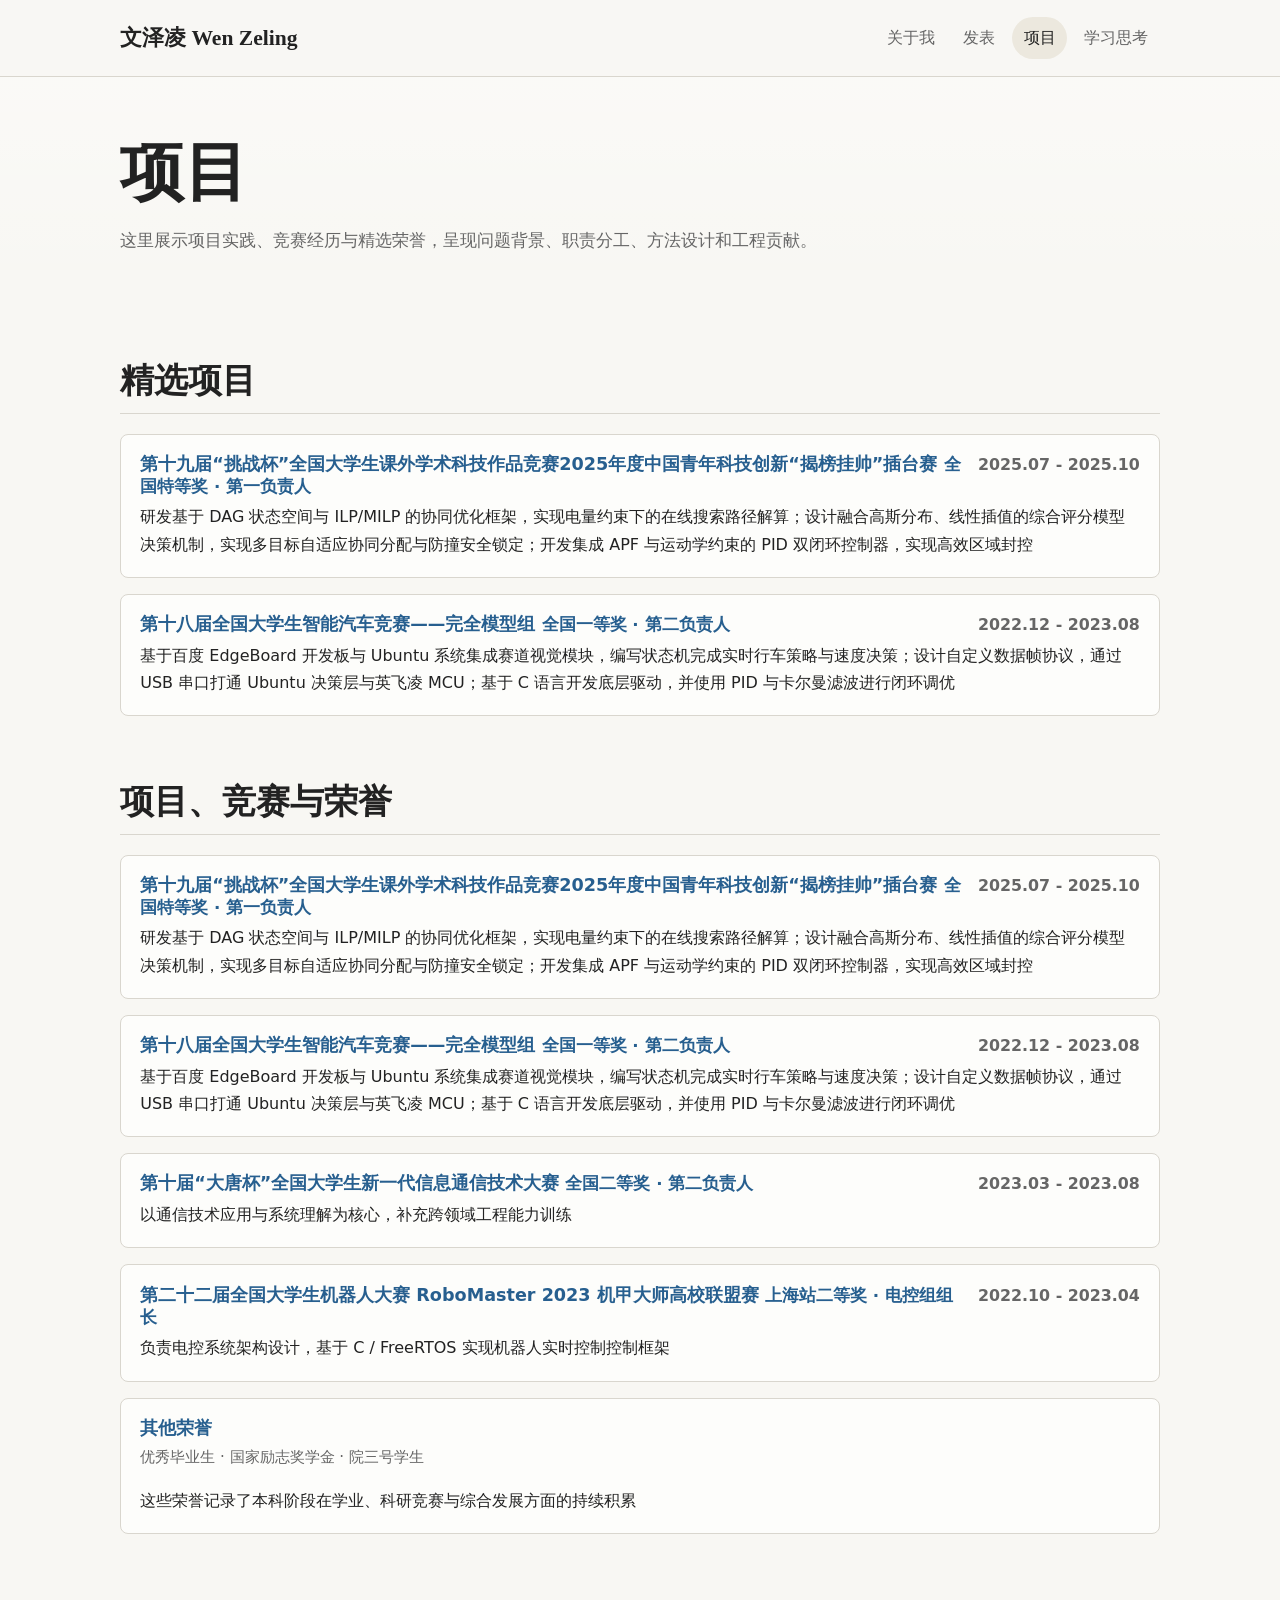
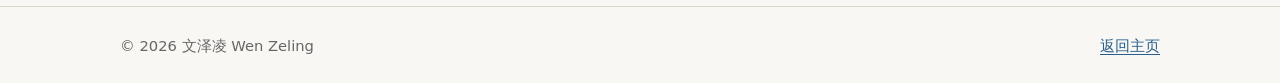
==== projects.html @ 16323770 "新增论文，小修改" ====
<!doctype html>
<html lang="zh-CN">
  <head>
    <meta charset="utf-8">
    <meta name="viewport" content="width=device-width, initial-scale=1">
    <meta name="description" content="文泽凌 Wen Zeling 的项目经历、竞赛经历与荣誉。">
    <title>文泽凌 Wen Zeling | 项目</title>
    <link rel="stylesheet" href="assets/css/styles.css">
  </head>
  <body>
    <header class="site-header">
      <div class="container header-inner">
        <a class="site-brand" href="index.html">文泽凌 Wen Zeling</a>
        <nav class="site-nav" aria-label="主导航">
          <a href="index.html">关于我</a>
          <a href="publications.html">发表</a>
          <a href="projects.html" aria-current="page">项目</a>
          <a href="thoughts.html">学习思考</a>
        </nav>
      </div>
    </header>

    <main class="page-main">
      <div class="container">
        <section class="page-title">
          <h1>项目</h1>
          <p>
            这里展示项目实践、竞赛经历与精选荣誉，呈现问题背景、职责分工、方法设计和工程贡献。
          </p>
        </section>

        <section class="section" aria-labelledby="featured-projects">
          <div class="section-heading">
            <h2 id="featured-projects">精选项目</h2>
          </div>
          <div class="item-list">
            <a class="item item-link" href="#featured-projects">
              <h3 class="title-line">
                <span class="title-main">第十九届“挑战杯”全国大学生课外学术科技作品竞赛2025年度中国青年科技创新“揭榜挂帅”插台赛 <span class="title-meta">全国特等奖 · 第一负责人</span></span>
                <span class="title-date">2025.07 - 2025.10</span>
              </h3>
              <p>
                研发基于 DAG 状态空间与 ILP/MILP 的协同优化框架，实现电量约束下的在线搜索路径解算；设计融合高斯分布、线性插值的综合评分模型决策机制，实现多目标自适应协同分配与防撞安全锁定；开发集成 APF 与运动学约束的 PID 双闭环控制器，实现高效区域封控
              </p>
              <!-- <div class="tag-row">
                <span class="tag">ILP/MILP</span>
                <span class="tag">Multi-Agent Planning</span>
                <span class="tag">PID Control</span>
              </div> -->
            </a>

            <a class="item item-link" href="https://www.bilibili.com/video/BV1ep421R7LV/?spm_id_from=333.1387.homepage.video_card.click&amp;vd_source=9805319fbcc667bd39b66994068b0d17" target="_blank" rel="noreferrer">
              <h3 class="title-line">
                <span class="title-main">第十八届全国大学生智能汽车竞赛——完全模型组 <span class="title-meta">全国一等奖 · 第二负责人</span></span>
                <span class="title-date">2022.12 - 2023.08</span>
              </h3>
              <p>
                基于百度 EdgeBoard 开发板与 Ubuntu 系统集成赛道视觉模块，编写状态机完成实时行车策略与速度决策；设计自定义数据帧协议，通过 USB 串口打通 Ubuntu 决策层与英飞凌 MCU；基于 C 语言开发底层驱动，并使用 PID 与卡尔曼滤波进行闭环调优
              </p>
              <!-- <div class="tag-row">
                <span class="tag">Computer Vision</span>
                <span class="tag">Embedded Systems</span>
                <span class="tag">Control</span>
              </div> -->
            </a>
          </div>
        </section>

        <section class="section" aria-labelledby="honors">
          <div class="section-heading">
            <h2 id="honors">项目、竞赛与荣誉</h2>
          </div>
          <div class="item-list">

            <a class="item item-link" href="#featured-projects">
              <h3 class="title-line">
                <span class="title-main">第十九届“挑战杯”全国大学生课外学术科技作品竞赛2025年度中国青年科技创新“揭榜挂帅”插台赛 <span class="title-meta">全国特等奖 · 第一负责人</span></span>
                <span class="title-date">2025.07 - 2025.10</span>
              </h3>
              <p>
                研发基于 DAG 状态空间与 ILP/MILP 的协同优化框架，实现电量约束下的在线搜索路径解算；设计融合高斯分布、线性插值的综合评分模型决策机制，实现多目标自适应协同分配与防撞安全锁定；开发集成 APF 与运动学约束的 PID 双闭环控制器，实现高效区域封控
              </p>
              <!-- <div class="tag-row">
                <span class="tag">ILP/MILP</span>
                <span class="tag">Multi-Agent Planning</span>
                <span class="tag">PID Control</span>
              </div> -->
            </a>

            <a class="item item-link" href="https://www.bilibili.com/video/BV1ep421R7LV/?spm_id_from=333.1387.homepage.video_card.click&amp;vd_source=9805319fbcc667bd39b66994068b0d17" target="_blank" rel="noreferrer">
              <h3 class="title-line">
                <span class="title-main">第十八届全国大学生智能汽车竞赛——完全模型组 <span class="title-meta">全国一等奖 · 第二负责人</span></span>
                <span class="title-date">2022.12 - 2023.08</span>
              </h3>
              <p>
                基于百度 EdgeBoard 开发板与 Ubuntu 系统集成赛道视觉模块，编写状态机完成实时行车策略与速度决策；设计自定义数据帧协议，通过 USB 串口打通 Ubuntu 决策层与英飞凌 MCU；基于 C 语言开发底层驱动，并使用 PID 与卡尔曼滤波进行闭环调优
              </p>
              <!-- <div class="tag-row">
                <span class="tag">Computer Vision</span>
                <span class="tag">Embedded Systems</span>
                <span class="tag">Control</span>
              </div> -->
            </a>

            <a class="item item-link" href="#honors">
              <h3 class="title-line">
                <span class="title-main">第十届“大唐杯”全国大学生新一代信息通信技术大赛 <span class="title-meta">全国二等奖 · 第二负责人</span></span>
                <span class="title-date">2023.03 - 2023.08</span>
              </h3>
              <p>
                以通信技术应用与系统理解为核心，补充跨领域工程能力训练
              </p>
            </a>

            <a class="item item-link" href="https://www.bilibili.com/video/BV1G44y1F79G/?spm_id_from=333.1387.homepage.video_card.click&amp;vd_source=9805319fbcc667bd39b66994068b0d17" target="_blank" rel="noreferrer">
              <h3 class="title-line">
                <span class="title-main">第二十二届全国大学生机器人大赛 RoboMaster 2023 机甲大师高校联盟赛 <span class="title-meta">上海站二等奖 · 电控组组长</span></span>
                <span class="title-date">2022.10 - 2023.04</span>
              </h3>
              <p>
                负责电控系统架构设计，基于 C / FreeRTOS 实现机器人实时控制控制框架
              </p>
            </a>

            <a class="item item-link" href="#honors">
              <h3>其他荣誉</h3>
              <p class="meta">优秀毕业生 · 国家励志奖学金 · 院三号学生</p>
              <p>
                这些荣誉记录了本科阶段在学业、科研竞赛与综合发展方面的持续积累
              </p>
            </a>

          </div>
        </section>
      </div>
    </main>

    <footer class="site-footer">
      <div class="container footer-inner">
        <span>© 2026 文泽凌 Wen Zeling</span>
        <span><a href="index.html">返回主页</a></span>
      </div>
    </footer>
  </body>
</html>
---- assets/css/styles.css ----
/* 1. CSS variables / design tokens */
:root {
  --color-bg: #f8f7f3;
  --color-surface: #ffffff;
  --color-text: #222222;
  --color-muted: #666666;
  --color-accent: #275f8f;
  --color-accent-dark: #1f4b70;
  --color-border: #d9d6ce;
  --color-soft: #ece8de;

  --font-main: system-ui, -apple-system, BlinkMacSystemFont, "Segoe UI", sans-serif;
  --font-serif: Georgia, "Times New Roman", serif;

  --max-width: 1040px;
  --space-section: 4rem;
  --radius: 8px;
  --shadow-soft: 0 18px 45px rgba(40, 39, 35, 0.08);
}

/* 2. Reset and base elements */
* {
  box-sizing: border-box;
}

html {
  scroll-behavior: smooth;
}

body {
  margin: 0;
  background:
    linear-gradient(180deg, rgba(255, 255, 255, 0.48), rgba(255, 255, 255, 0) 18rem),
    var(--color-bg);
  color: var(--color-text);
  font-family: var(--font-main);
  font-size: 16px;
  line-height: 1.7;
  overflow-x: hidden;
}

img {
  display: block;
  max-width: 100%;
}

a {
  color: var(--color-accent);
  text-decoration-thickness: 0.08em;
  text-underline-offset: 0.18em;
}

a:hover {
  color: var(--color-accent-dark);
}

p {
  margin: 0 0 1rem;
  overflow-wrap: anywhere;
}

h1,
h2,
h3 {
  margin: 0;
  line-height: 1.25;
}

h1,
h2 {
  font-family: var(--font-serif);
  font-weight: 600;
}

ul {
  margin: 0;
  padding-left: 1.2rem;
}

/* 3. Layout utilities */
.container {
  width: min(100% - 2rem, var(--max-width));
  margin: 0 auto;
}

.page-main {
  padding: 3.5rem 0 4.5rem;
}

.page-title {
  max-width: 760px;
  margin-bottom: 2.5rem;
}

.page-title h1 {
  margin-bottom: 0.8rem;
  font-size: clamp(2rem, 5vw, 4rem);
}

.page-title p {
  color: var(--color-muted);
  font-size: 1.08rem;
}

.section {
  padding-top: var(--space-section);
}

.section:first-child {
  padding-top: 0;
}

.section-heading {
  display: flex;
  align-items: baseline;
  justify-content: space-between;
  gap: 1rem;
  margin-bottom: 1.25rem;
  border-bottom: 1px solid var(--color-border);
  padding-bottom: 0.65rem;
}

.section-heading h2 {
  font-size: clamp(1.45rem, 3vw, 2.15rem);
}

.section-heading a {
  flex: 0 0 auto;
  font-size: 0.94rem;
}

.split {
  display: grid;
  grid-template-columns: minmax(0, 1.5fr) minmax(260px, 0.75fr);
  gap: 2rem;
  align-items: start;
}

/* 4. Header and navigation */
.site-header {
  border-bottom: 1px solid var(--color-border);
  background: rgba(248, 247, 243, 0.92);
  backdrop-filter: blur(12px);
}

.header-inner {
  display: flex;
  align-items: center;
  justify-content: space-between;
  gap: 1.5rem;
  min-height: 4.75rem;
}

.site-brand {
  color: var(--color-text);
  font-family: var(--font-serif);
  font-size: 1.35rem;
  font-weight: 600;
  text-decoration: none;
}

.site-nav {
  display: flex;
  flex-wrap: wrap;
  justify-content: flex-end;
  gap: 0.35rem;
}

.site-nav a {
  border-radius: 999px;
  color: var(--color-muted);
  padding: 0.45rem 0.72rem;
  text-decoration: none;
}

.site-nav a:hover,
.site-nav a[aria-current="page"] {
  background: var(--color-soft);
  color: var(--color-text);
}

/* 5. Page sections */
.hero {
  display: grid;
  grid-template-columns: minmax(240px, 0.68fr) minmax(0, 1.32fr);
  gap: 2.25rem;
  align-items: start;
}

.hero > *,
.split > * {
  min-width: 0;
}

.hero h1 {
  margin-bottom: 1rem;
  font-size: clamp(2.4rem, 6vw, 5.2rem);
}

.hero h1 span {
  color: var(--color-muted);
  font-family: var(--font-main);
  font-size: clamp(1.5rem, 3vw, 2.8rem);
  font-weight: 600;
}

.hero-lead {
  max-width: 680px;
  color: var(--color-muted);
  font-size: clamp(1.05rem, 2vw, 1.22rem);
}

.hero-content {
  display: grid;
  gap: 1.1rem;
}

.hero-timeline {
  display: grid;
  gap: 0.45rem;
  margin: 0;
  padding: 0;
  list-style: none;
}

.hero-timeline li {
  display: flex;
  align-items: baseline;
  justify-content: space-between;
  gap: 1rem;
  border-bottom: 1px solid rgba(217, 214, 206, 0.72);
  padding-bottom: 0.45rem;
}

.hero-timeline span {
  color: var(--color-text);
}

.hero-timeline strong {
  flex: 0 0 auto;
  color: var(--color-muted);
  font-size: 0.92rem;
  white-space: nowrap;
}

.profile-card {
  width: 100%;
  max-width: 390px;
  overflow: hidden;
  border: 1px solid var(--color-border);
  border-radius: var(--radius);
  background: var(--color-surface);
  box-shadow: var(--shadow-soft);
}

.profile-card img {
  width: 100%;
  aspect-ratio: 1 / 1;
  object-fit: cover;
  object-position: center;
}

.profile-body {
  padding: 1.1rem;
}

.profile-body h2 {
  margin-bottom: 0.45rem;
}

.profile-body p {
  color: var(--color-muted);
  font-size: 0.95rem;
}

.profile-status {
  border-top: 1px solid var(--color-border);
  margin-top: 1rem;
  padding-top: 1rem;
}

.info-panel {
  border: 1px solid var(--color-border);
  border-radius: var(--radius);
  background: rgba(255, 255, 255, 0.72);
  padding: 1.15rem 1.2rem;
}

.info-panel p {
  color: var(--color-muted);
}

.info-panel p strong {
  color: var(--color-text);
}

.compact-heading {
  margin-bottom: 0.8rem;
  padding-bottom: 0.55rem;
}

.compact-heading h2 {
  font-size: clamp(1.25rem, 2vw, 1.75rem);
}

.contact-list {
  display: flex;
  flex-wrap: wrap;
  gap: 0.6rem;
  margin-top: 0.2rem;
}

/* 6. Reusable components */
.button-link {
  display: inline-flex;
  align-items: center;
  justify-content: center;
  gap: 0.42rem;
  min-height: 2.45rem;
  border: 1px solid var(--color-border);
  border-radius: 999px;
  background: var(--color-surface);
  color: var(--color-text);
  padding: 0.45rem 0.85rem;
  font-size: 0.95rem;
  font-weight: 600;
  text-decoration: none;
}

.button-link:hover {
  border-color: rgba(39, 95, 143, 0.5);
  color: var(--color-accent-dark);
}

.bilibili-mark {
  display: inline-flex;
  align-items: center;
  justify-content: center;
  min-width: 2.2rem;
  height: 1.18rem;
  border: 1.5px solid #00a1d6;
  border-radius: 4px;
  color: #00a1d6;
  font-size: 0.62rem;
  font-weight: 800;
  line-height: 1;
}

.item-list {
  display: grid;
  gap: 1rem;
}

.item {
  border: 1px solid var(--color-border);
  border-radius: var(--radius);
  background: rgba(255, 255, 255, 0.72);
  padding: 1.2rem;
  transition:
    border-color 180ms ease,
    box-shadow 180ms ease,
    transform 180ms ease,
    background-color 180ms ease;
}

.item:hover {
  border-color: rgba(39, 95, 143, 0.48);
  background: var(--color-surface);
  box-shadow: var(--shadow-soft);
  transform: translateY(-2px) scale(1.012);
}

.item-link {
  display: block;
  color: var(--color-text);
  text-decoration: none;
}

.item-link:hover {
  color: var(--color-text);
}

.item-link:focus-visible {
  outline: 3px solid rgba(39, 95, 143, 0.28);
  outline-offset: 3px;
}

.item-link h3 {
  color: var(--color-accent);
}

.item h3 {
  margin-bottom: 0.35rem;
  font-size: 1.1rem;
}

.title-line {
  display: flex;
  align-items: baseline;
  justify-content: space-between;
  gap: 1rem;
}

.title-main {
  min-width: 0;
}

.title-meta {
  color: var(--color-accent);
  font-size: 0.95em;
  font-weight: 700;
}

.title-date {
  flex: 0 0 auto;
  margin-left: auto;
  color: var(--color-muted);
  font-family: var(--font-main);
  font-size: 0.9em;
  font-weight: 700;
  white-space: nowrap;
}

.item p:last-child {
  margin-bottom: 0;
}

.meta {
  color: var(--color-muted);
  font-size: 0.94rem;
}

.tag-row {
  display: flex;
  flex-wrap: wrap;
  gap: 0.45rem;
  margin-top: 0.85rem;
}

.tag {
  display: inline-flex;
  align-items: center;
  min-height: 1.85rem;
  border: 1px solid var(--color-border);
  border-radius: 999px;
  background: var(--color-bg);
  color: var(--color-muted);
  padding: 0.18rem 0.62rem;
  font-size: 0.84rem;
}

.note {
  border-left: 3px solid var(--color-accent);
  background: rgba(255, 255, 255, 0.62);
  padding: 1rem 1.1rem;
}

.link-list {
  display: grid;
  gap: 0.55rem;
  padding-left: 0;
  list-style: none;
}

.link-list a {
  font-weight: 600;
}

.paper-list {
  display: grid;
  gap: 1rem;
  counter-reset: paper-counter;
}

.paper-item {
  display: grid;
  grid-template-columns: 2.4rem minmax(0, 1fr);
  gap: 1rem;
  align-items: start;
  border: 1px solid var(--color-border);
  border-radius: var(--radius);
  background: var(--color-surface);
  padding: 1.1rem 1.2rem;
  box-shadow: 0 8px 24px rgba(40, 39, 35, 0.06);
  counter-increment: paper-counter;
  transition:
    border-color 180ms ease,
    box-shadow 180ms ease,
    transform 180ms ease;
}

.paper-item:hover {
  border-color: rgba(39, 95, 143, 0.48);
  box-shadow: var(--shadow-soft);
  transform: translateY(-2px) scale(1.01);
}

.paper-index {
  color: var(--color-accent);
  font-family: var(--font-serif);
  font-size: 1.3rem;
  font-weight: 700;
  line-height: 1.35;
  text-align: right;
}

.paper-index::before {
  content: counter(paper-counter) ".";
}

.paper-content h3 {
  margin-bottom: 0.45rem;
  font-size: clamp(1.05rem, 2vw, 1.28rem);
}

.paper-content h3 a {
  color: var(--color-text);
  text-decoration: none;
}

.paper-content h3 a:hover {
  color: var(--color-accent);
  text-decoration: underline;
  text-underline-offset: 0.18em;
}

.paper-authors {
  color: var(--color-muted);
  font-size: 0.94rem;
  margin-bottom: 0.55rem;
}

.paper-meta {
  color: var(--color-muted);
  font-size: 0.92rem;
}

.journal-badge {
  display: inline-flex;
  align-items: center;
  min-height: 1.65rem;
  border-radius: 999px;
  background: var(--color-accent);
  color: #ffffff;
  margin-right: 0.45rem;
  padding: 0.12rem 0.65rem;
  font-size: 0.82rem;
  font-weight: 700;
  vertical-align: middle;
}

.post-body {
  max-width: 760px;
}

.post-body h2 {
  margin: 2rem 0 0.75rem;
  font-size: 1.45rem;
}

.post-body p {
  color: var(--color-muted);
}

/* 7. Footer */
.site-footer {
  border-top: 1px solid var(--color-border);
  padding: 1.6rem 0;
  color: var(--color-muted);
  font-size: 0.92rem;
}

.footer-inner {
  display: flex;
  flex-wrap: wrap;
  align-items: center;
  justify-content: space-between;
  gap: 0.8rem;
}

/* 8. Responsive rules */
@media (max-width: 760px) {
  :root {
    --space-section: 3rem;
  }

  .header-inner {
    align-items: flex-start;
    flex-direction: column;
    justify-content: center;
    padding: 0.9rem 0;
  }

  .site-nav {
    justify-content: flex-start;
  }

  .site-nav a {
    padding: 0.38rem 0.58rem;
  }

  .page-main {
    padding: 2.4rem 0 3.5rem;
  }

  .hero,
  .split {
    grid-template-columns: 1fr;
  }

  .profile-card {
    max-width: 360px;
  }

  .hero-timeline li {
    align-items: flex-start;
    flex-direction: column;
    gap: 0.1rem;
  }

  .title-line {
    align-items: flex-start;
    flex-direction: column;
    gap: 0.25rem;
  }

  .title-date {
    margin-left: 0;
  }

  .section-heading {
    align-items: flex-start;
    flex-direction: column;
  }

  .paper-item {
    grid-template-columns: 1fr;
  }

  .paper-index {
    text-align: left;
  }
}
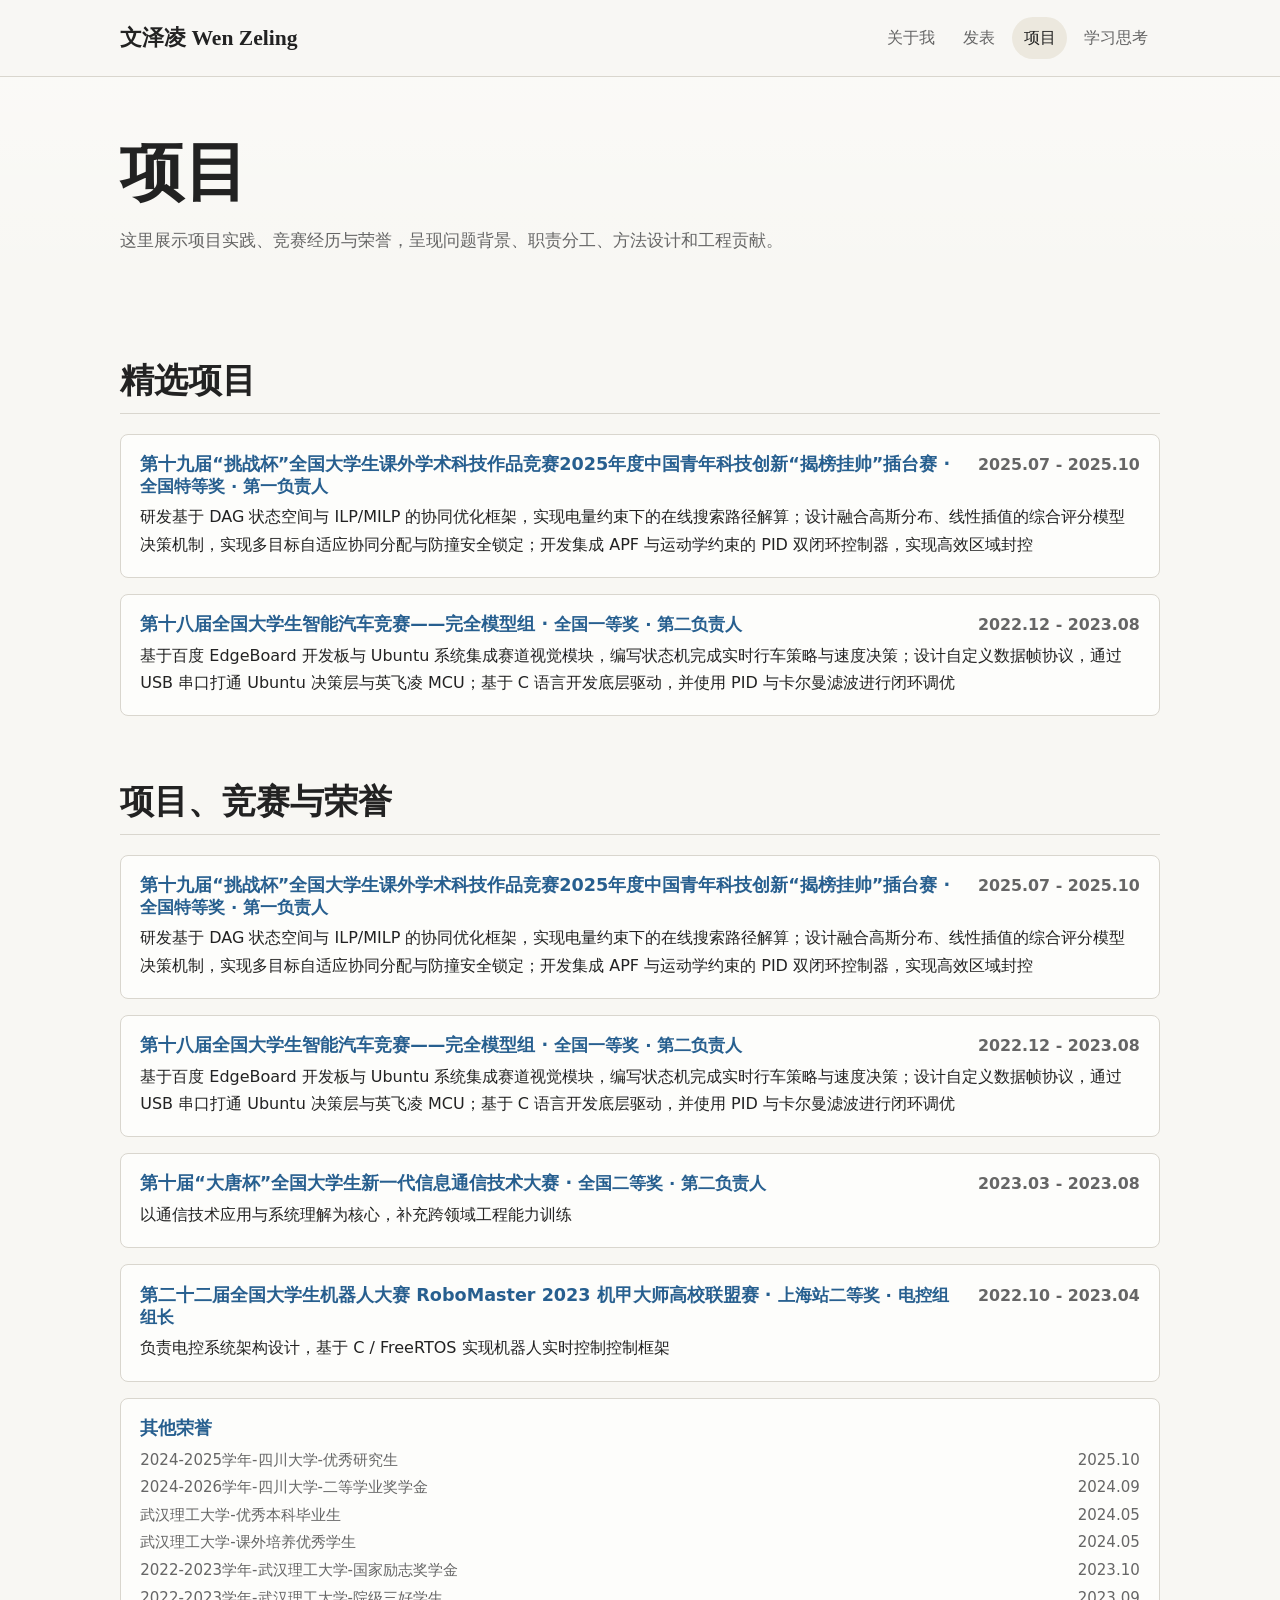
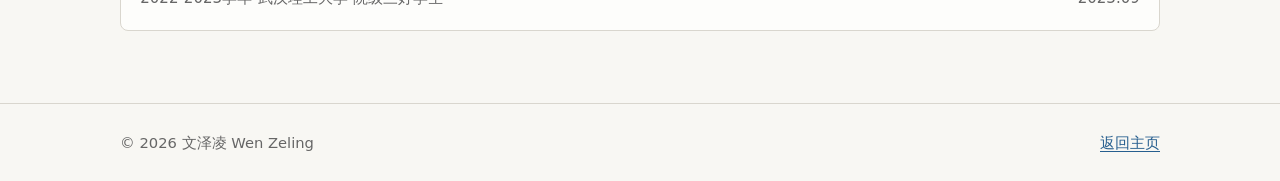
==== commit 97222958: "小更新" ====
--- a/projects.html
+++ b/projects.html
@@ -25,7 +25,7 @@
         <section class="page-title">
           <h1>项目</h1>
           <p>
-            这里展示项目实践、竞赛经历与精选荣誉，呈现问题背景、职责分工、方法设计和工程贡献。
+            这里展示项目实践、竞赛经历与荣誉，呈现问题背景、职责分工、方法设计和工程贡献。
           </p>
         </section>
 
@@ -36,7 +36,7 @@
           <div class="item-list">
             <a class="item item-link" href="#featured-projects">
               <h3 class="title-line">
-                <span class="title-main">第十九届“挑战杯”全国大学生课外学术科技作品竞赛2025年度中国青年科技创新“揭榜挂帅”插台赛 <span class="title-meta">全国特等奖 · 第一负责人</span></span>
+                <span class="title-main">第十九届“挑战杯”全国大学生课外学术科技作品竞赛2025年度中国青年科技创新“揭榜挂帅”插台赛 · <span class="title-meta">全国特等奖 · 第一负责人</span></span>
                 <span class="title-date">2025.07 - 2025.10</span>
               </h3>
               <p>
@@ -51,7 +51,7 @@
 
             <a class="item item-link" href="https://www.bilibili.com/video/BV1ep421R7LV/?spm_id_from=333.1387.homepage.video_card.click&amp;vd_source=9805319fbcc667bd39b66994068b0d17" target="_blank" rel="noreferrer">
               <h3 class="title-line">
-                <span class="title-main">第十八届全国大学生智能汽车竞赛——完全模型组 <span class="title-meta">全国一等奖 · 第二负责人</span></span>
+                <span class="title-main">第十八届全国大学生智能汽车竞赛——完全模型组 · <span class="title-meta">全国一等奖 · 第二负责人</span></span>
                 <span class="title-date">2022.12 - 2023.08</span>
               </h3>
               <p>
@@ -74,7 +74,7 @@
 
             <a class="item item-link" href="#featured-projects">
               <h3 class="title-line">
-                <span class="title-main">第十九届“挑战杯”全国大学生课外学术科技作品竞赛2025年度中国青年科技创新“揭榜挂帅”插台赛 <span class="title-meta">全国特等奖 · 第一负责人</span></span>
+                <span class="title-main">第十九届“挑战杯”全国大学生课外学术科技作品竞赛2025年度中国青年科技创新“揭榜挂帅”插台赛 · <span class="title-meta">全国特等奖 · 第一负责人</span></span>
                 <span class="title-date">2025.07 - 2025.10</span>
               </h3>
               <p>
@@ -89,7 +89,7 @@
 
             <a class="item item-link" href="https://www.bilibili.com/video/BV1ep421R7LV/?spm_id_from=333.1387.homepage.video_card.click&amp;vd_source=9805319fbcc667bd39b66994068b0d17" target="_blank" rel="noreferrer">
               <h3 class="title-line">
-                <span class="title-main">第十八届全国大学生智能汽车竞赛——完全模型组 <span class="title-meta">全国一等奖 · 第二负责人</span></span>
+                <span class="title-main">第十八届全国大学生智能汽车竞赛——完全模型组 · <span class="title-meta">全国一等奖 · 第二负责人</span></span>
                 <span class="title-date">2022.12 - 2023.08</span>
               </h3>
               <p>
@@ -104,7 +104,7 @@
 
             <a class="item item-link" href="#honors">
               <h3 class="title-line">
-                <span class="title-main">第十届“大唐杯”全国大学生新一代信息通信技术大赛 <span class="title-meta">全国二等奖 · 第二负责人</span></span>
+                <span class="title-main">第十届“大唐杯”全国大学生新一代信息通信技术大赛 · <span class="title-meta">全国二等奖 · 第二负责人</span></span>
                 <span class="title-date">2023.03 - 2023.08</span>
               </h3>
               <p>
@@ -114,7 +114,7 @@
 
             <a class="item item-link" href="https://www.bilibili.com/video/BV1G44y1F79G/?spm_id_from=333.1387.homepage.video_card.click&amp;vd_source=9805319fbcc667bd39b66994068b0d17" target="_blank" rel="noreferrer">
               <h3 class="title-line">
-                <span class="title-main">第二十二届全国大学生机器人大赛 RoboMaster 2023 机甲大师高校联盟赛 <span class="title-meta">上海站二等奖 · 电控组组长</span></span>
+                <span class="title-main">第二十二届全国大学生机器人大赛 RoboMaster 2023 机甲大师高校联盟赛 · <span class="title-meta">上海站二等奖 · 电控组组长</span></span>
                 <span class="title-date">2022.10 - 2023.04</span>
               </h3>
               <p>
@@ -124,10 +124,38 @@
 
             <a class="item item-link" href="#honors">
               <h3>其他荣誉</h3>
-              <p class="meta">优秀毕业生 · 国家励志奖学金 · 院三号学生</p>
-              <p>
-                这些荣誉记录了本科阶段在学业、科研竞赛与综合发展方面的持续积累
-              </p>
+              <div style="display: flex; flex-direction: column; gap: 2px; margin-top: 8px;">
+                                
+                <div style="display: flex; justify-content: space-between;">
+                  <span class="meta" style="margin: 0;">2024-2025学年-四川大学-优秀研究生</span>
+                  <span class="meta" style="margin: 0;">2025.10</span>
+                </div>
+
+                <div style="display: flex; justify-content: space-between;">
+                  <span class="meta" style="margin: 0;">2024-2026学年-四川大学-二等学业奖学金</span>
+                  <span class="meta" style="margin: 0;">2024.09</span>
+                </div>
+
+                <div style="display: flex; justify-content: space-between;">
+                  <span class="meta" style="margin: 0;">武汉理工大学-优秀本科毕业生</span>
+                  <span class="meta" style="margin: 0;">2024.05</span>
+                </div>
+
+                <div style="display: flex; justify-content: space-between;">
+                  <span class="meta" style="margin: 0;">武汉理工大学-课外培养优秀学生</span>
+                  <span class="meta" style="margin: 0;">2024.05</span>
+                </div>
+
+                <div style="display: flex; justify-content: space-between;">
+                  <span class="meta" style="margin: 0;">2022-2023学年-武汉理工大学-国家励志奖学金</span>
+                  <span class="meta" style="margin: 0;">2023.10</span>
+                </div>
+
+                <div style="display: flex; justify-content: space-between;">
+                  <span class="meta" style="margin: 0;">2022-2023学年-武汉理工大学-院级三好学生</span>
+                  <span class="meta" style="margin: 0;">2023.09</span>
+                </div>
+              </div>
             </a>
 
           </div>
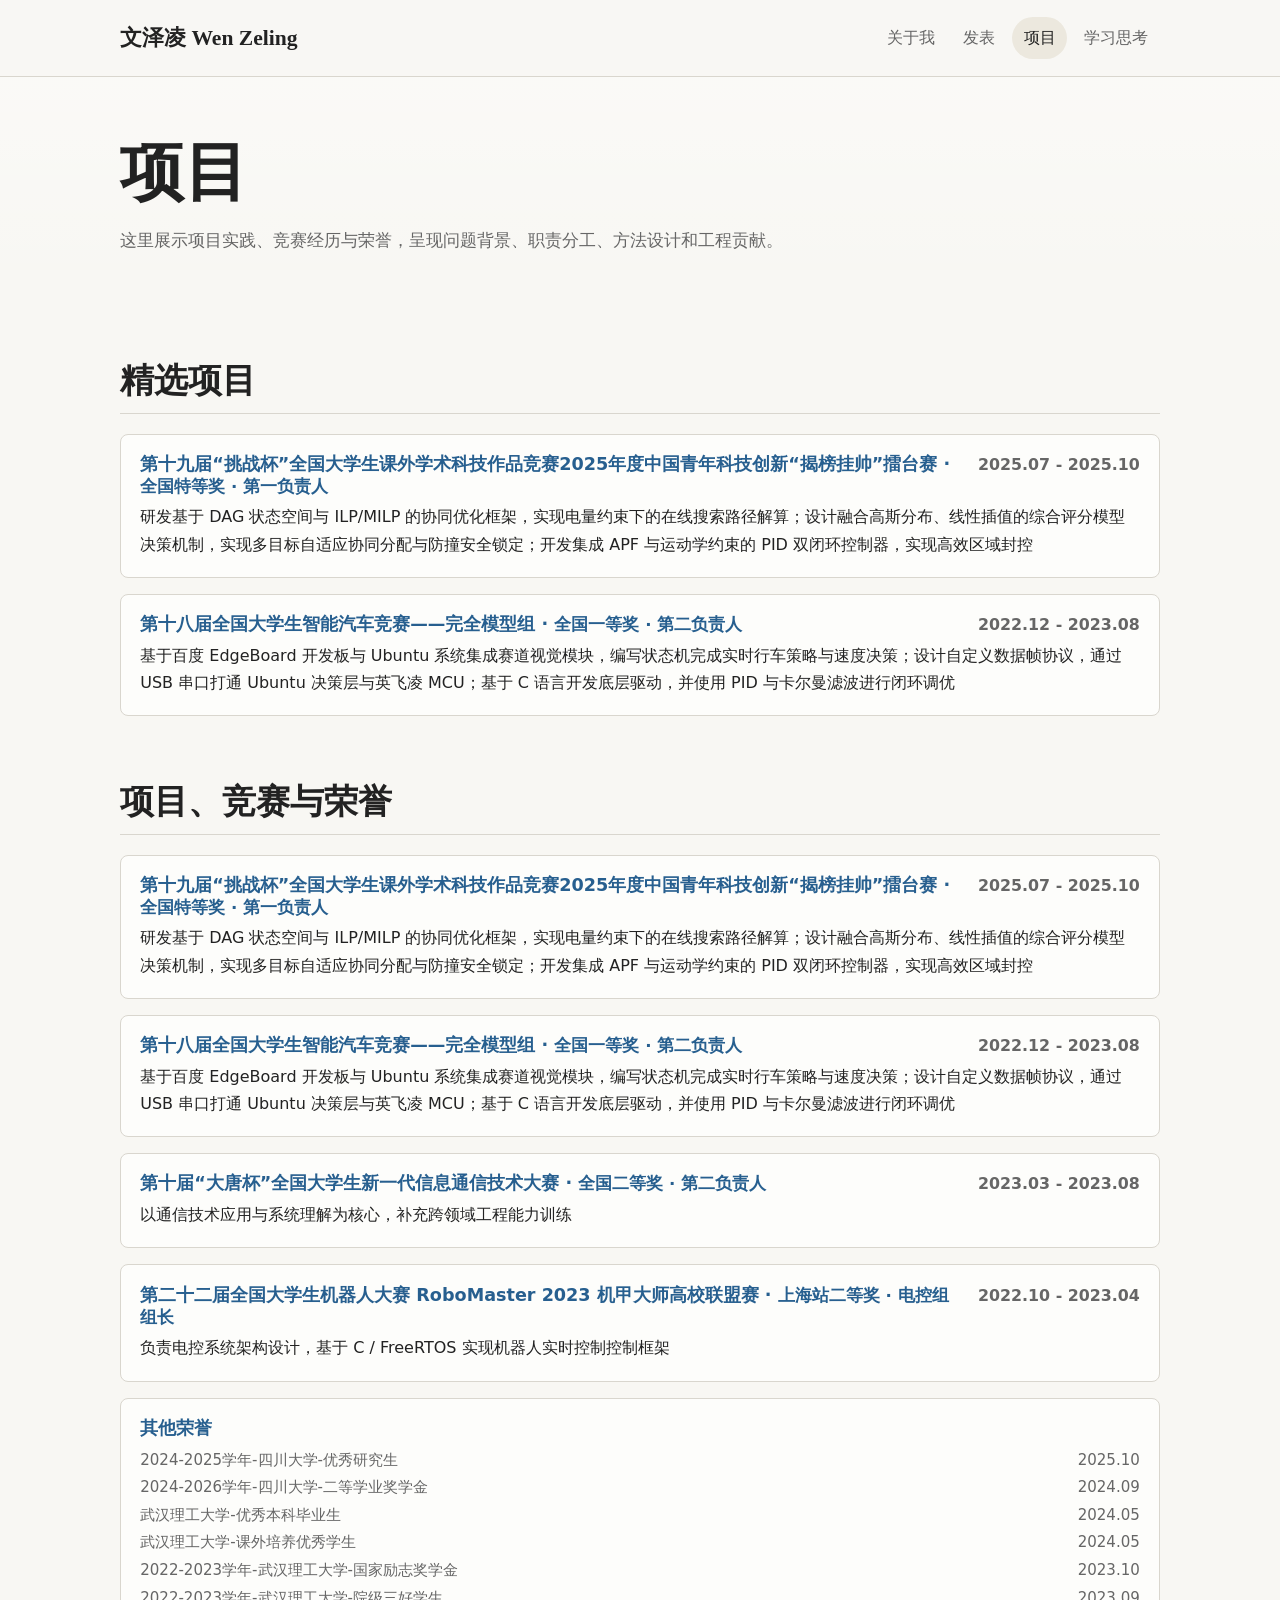
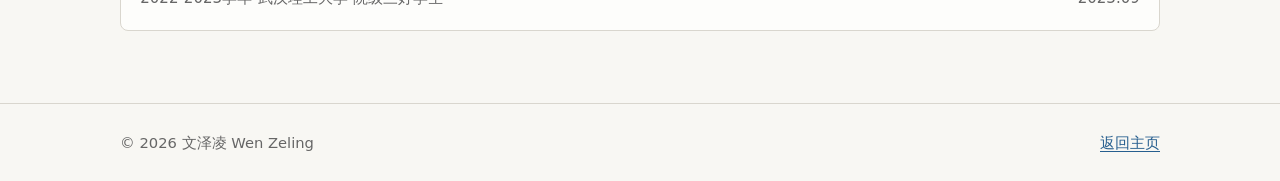
==== commit deef3d9f: "fix" ====
--- a/projects.html
+++ b/projects.html
@@ -34,9 +34,9 @@
             <h2 id="featured-projects">精选项目</h2>
           </div>
           <div class="item-list">
-            <a class="item item-link" href="#featured-projects">
+            <a class="item item-link" href="https://www.bilibili.com/video/BV1cZVu6aExs/?spm_id_from=333.1387.homepage.video_card.click&vd_source=9805319fbcc667bd39b66994068b0d17" target="_blank" rel="noreferrer">
               <h3 class="title-line">
-                <span class="title-main">第十九届“挑战杯”全国大学生课外学术科技作品竞赛2025年度中国青年科技创新“揭榜挂帅”插台赛 · <span class="title-meta">全国特等奖 · 第一负责人</span></span>
+                <span class="title-main">第十九届“挑战杯”全国大学生课外学术科技作品竞赛2025年度中国青年科技创新“揭榜挂帅”擂台赛 · <span class="title-meta">全国特等奖 · 第一负责人</span></span>
                 <span class="title-date">2025.07 - 2025.10</span>
               </h3>
               <p>
@@ -72,9 +72,9 @@
           </div>
           <div class="item-list">
 
-            <a class="item item-link" href="#featured-projects">
+            <a class="item item-link" href="https://www.bilibili.com/video/BV1cZVu6aExs/?spm_id_from=333.1387.homepage.video_card.click&vd_source=9805319fbcc667bd39b66994068b0d17" target="_blank" rel="noreferrer">
               <h3 class="title-line">
-                <span class="title-main">第十九届“挑战杯”全国大学生课外学术科技作品竞赛2025年度中国青年科技创新“揭榜挂帅”插台赛 · <span class="title-meta">全国特等奖 · 第一负责人</span></span>
+                <span class="title-main">第十九届“挑战杯”全国大学生课外学术科技作品竞赛2025年度中国青年科技创新“揭榜挂帅”擂台赛 · <span class="title-meta">全国特等奖 · 第一负责人</span></span>
                 <span class="title-date">2025.07 - 2025.10</span>
               </h3>
               <p>
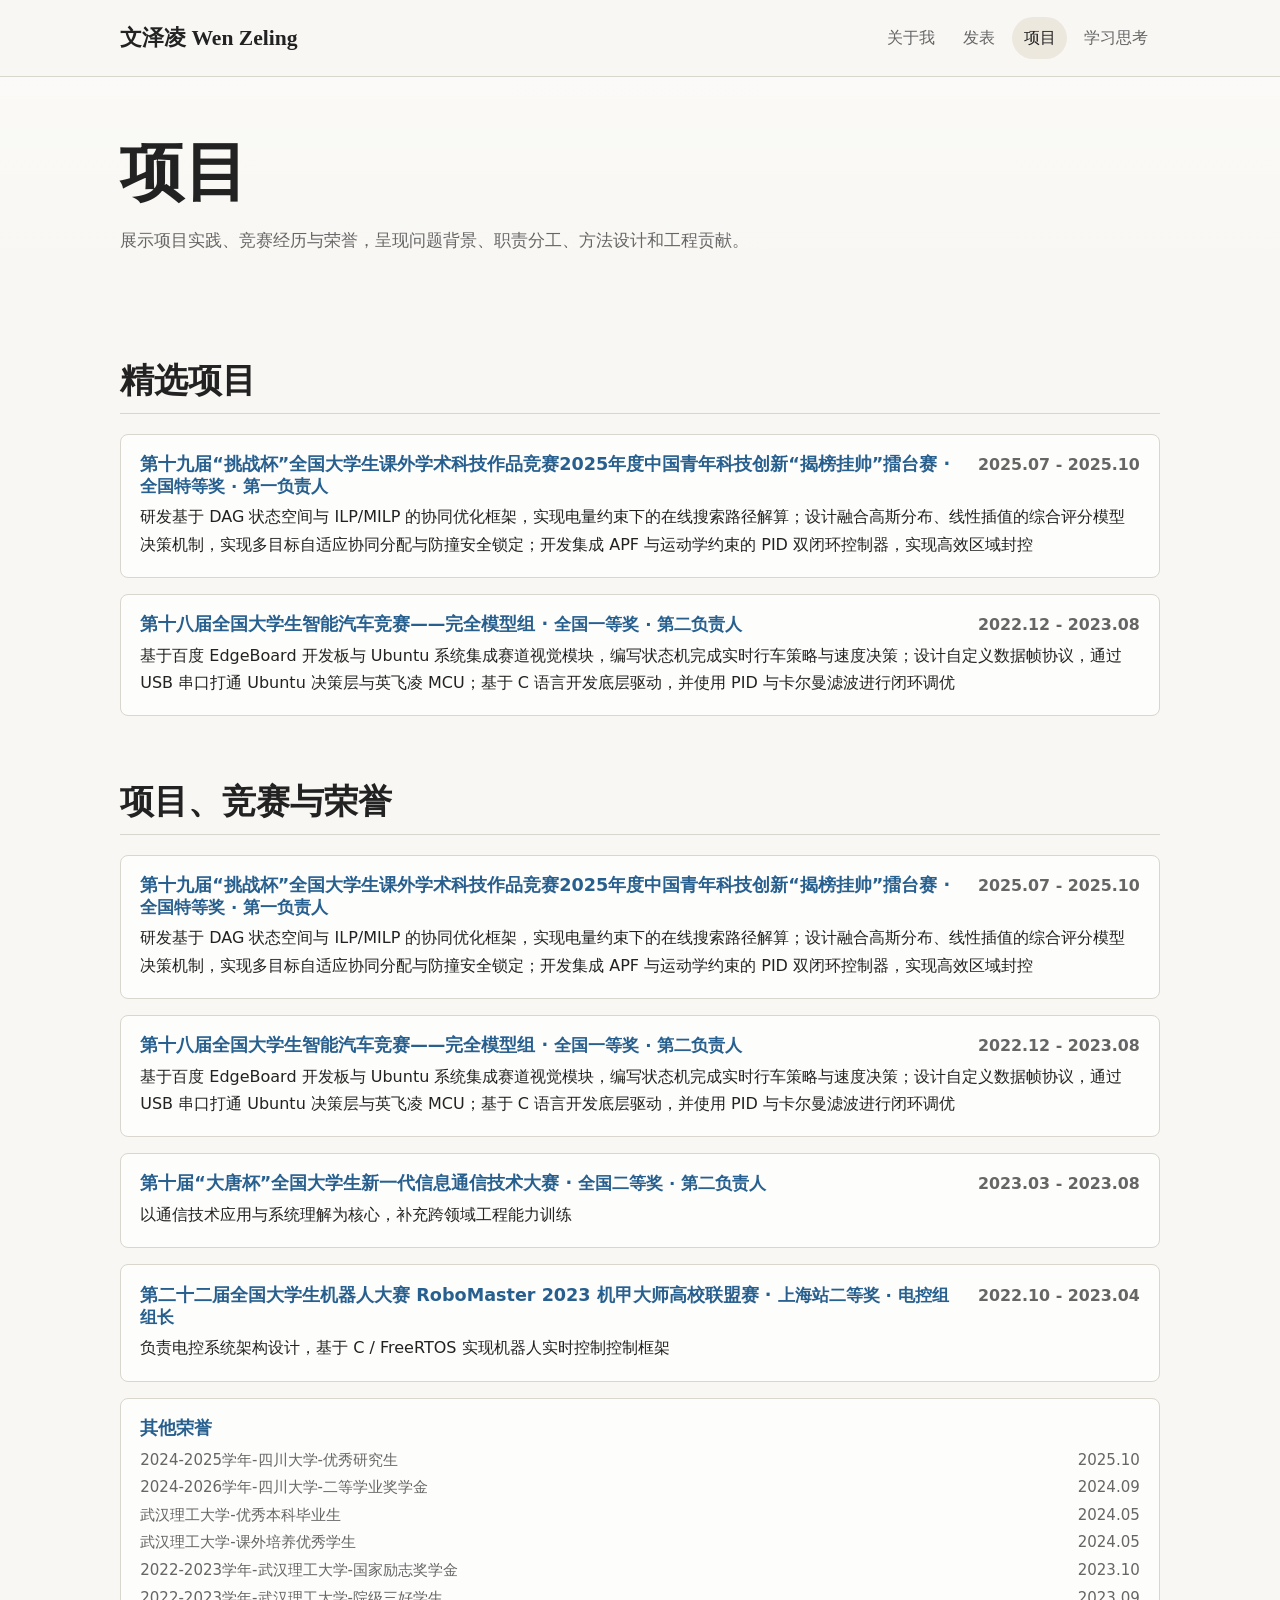
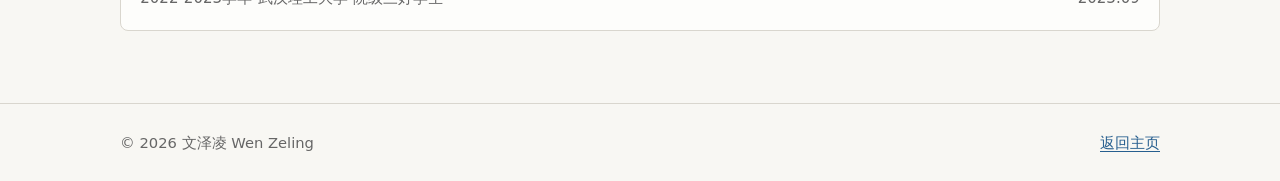
==== commit e2741a58: "20260611小调整" ====
--- a/projects.html
+++ b/projects.html
@@ -25,7 +25,7 @@
         <section class="page-title">
           <h1>项目</h1>
           <p>
-            这里展示项目实践、竞赛经历与荣誉，呈现问题背景、职责分工、方法设计和工程贡献。
+            展示项目实践、竞赛经历与荣誉，呈现问题背景、职责分工、方法设计和工程贡献。
           </p>
         </section>
 
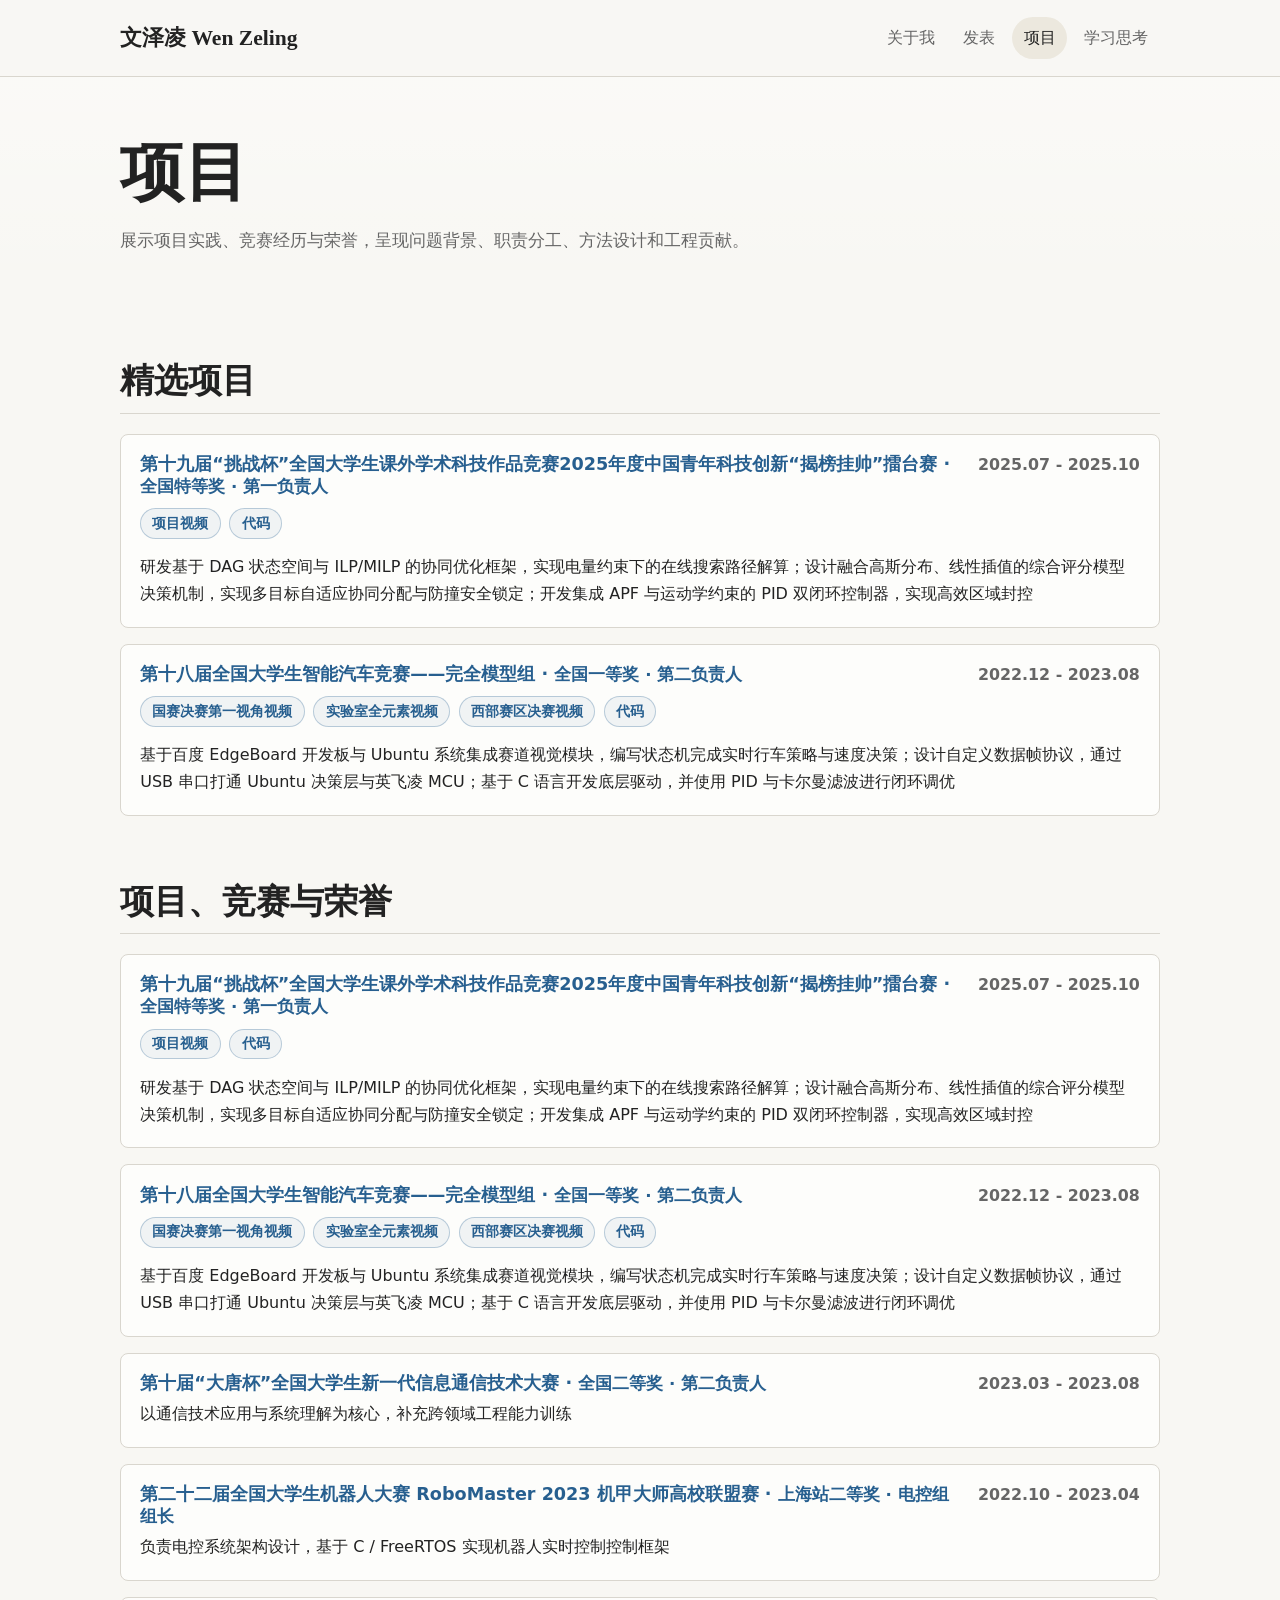
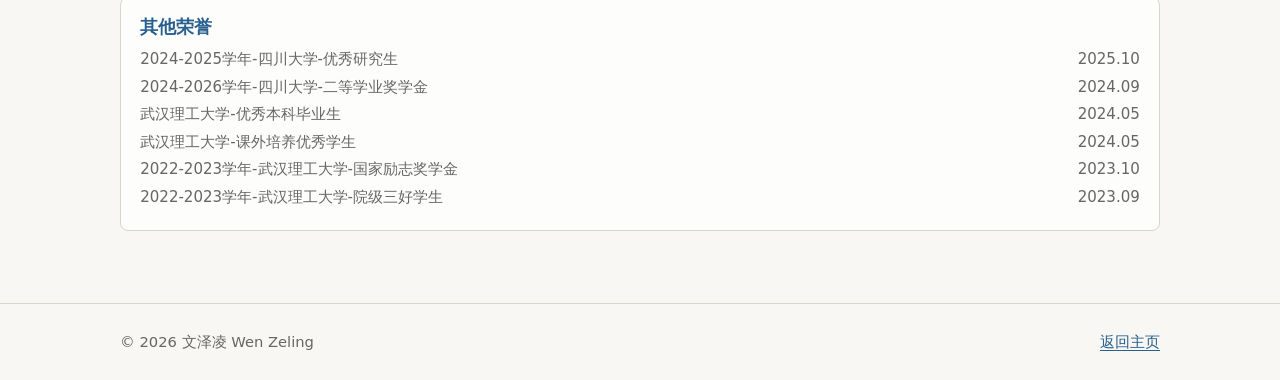
==== commit 9044995a: "20260621修改" ====
--- a/projects.html
+++ b/projects.html
@@ -34,35 +34,37 @@
             <h2 id="featured-projects">精选项目</h2>
           </div>
           <div class="item-list">
-            <a class="item item-link" href="https://www.bilibili.com/video/BV1cZVu6aExs/?spm_id_from=333.1387.homepage.video_card.click&vd_source=9805319fbcc667bd39b66994068b0d17" target="_blank" rel="noreferrer">
+
+            <article class="item project-card">
               <h3 class="title-line">
                 <span class="title-main">第十九届“挑战杯”全国大学生课外学术科技作品竞赛2025年度中国青年科技创新“揭榜挂帅”擂台赛 · <span class="title-meta">全国特等奖 · 第一负责人</span></span>
                 <span class="title-date">2025.07 - 2025.10</span>
               </h3>
+              <div class="item-actions" aria-label="项目相关链接">
+                <a class="item-action-link" href="https://www.bilibili.com/video/BV1cZVu6aExs/?spm_id_from=333.1387.homepage.video_card.click&amp;vd_source=9805319fbcc667bd39b66994068b0d17" target="_blank" rel="noopener noreferrer">项目视频</a>
+                <a class="item-action-link" href="https://github.com/Wen-Zeling/guard" target="_blank" rel="noopener noreferrer">代码</a>
+              </div>
               <p>
                 研发基于 DAG 状态空间与 ILP/MILP 的协同优化框架，实现电量约束下的在线搜索路径解算；设计融合高斯分布、线性插值的综合评分模型决策机制，实现多目标自适应协同分配与防撞安全锁定；开发集成 APF 与运动学约束的 PID 双闭环控制器，实现高效区域封控
               </p>
-              <!-- <div class="tag-row">
-                <span class="tag">ILP/MILP</span>
-                <span class="tag">Multi-Agent Planning</span>
-                <span class="tag">PID Control</span>
-              </div> -->
-            </a>
+            </article>
 
-            <a class="item item-link" href="https://www.bilibili.com/video/BV1ep421R7LV/?spm_id_from=333.1387.homepage.video_card.click&amp;vd_source=9805319fbcc667bd39b66994068b0d17" target="_blank" rel="noreferrer">
+            <article class="item project-card">
               <h3 class="title-line">
                 <span class="title-main">第十八届全国大学生智能汽车竞赛——完全模型组 · <span class="title-meta">全国一等奖 · 第二负责人</span></span>
                 <span class="title-date">2022.12 - 2023.08</span>
               </h3>
+              <div class="item-actions" aria-label="项目相关链接">
+                <a class="item-action-link" href="https://www.bilibili.com/video/BV1ep421R7LV/?spm_id_from=333.1387.homepage.video_card.click&amp;vd_source=9805319fbcc667bd39b66994068b0d17" target="_blank" rel="noopener noreferrer">国赛决赛第一视角视频</a>
+                <a class="item-action-link" href="https://www.bilibili.com/video/BV1LF411y7X6/?vd_source=9805319fbcc667bd39b66994068b0d17" target="_blank" rel="noopener noreferrer">实验室全元素视频</a>
+                <a class="item-action-link" href="https://www.bilibili.com/video/BV1c14y1R7UY/?vd_source=9805319fbcc667bd39b66994068b0d17" target="_blank" rel="noopener noreferrer">西部赛区决赛视频</a>
+                <a class="item-action-link" href="https://github.com/Wen-Zeling/The-18th-Smart-Car-Competition-complete-model-group" target="_blank" rel="noopener noreferrer">代码</a>
+              </div>
               <p>
                 基于百度 EdgeBoard 开发板与 Ubuntu 系统集成赛道视觉模块，编写状态机完成实时行车策略与速度决策；设计自定义数据帧协议，通过 USB 串口打通 Ubuntu 决策层与英飞凌 MCU；基于 C 语言开发底层驱动，并使用 PID 与卡尔曼滤波进行闭环调优
               </p>
-              <!-- <div class="tag-row">
-                <span class="tag">Computer Vision</span>
-                <span class="tag">Embedded Systems</span>
-                <span class="tag">Control</span>
-              </div> -->
-            </a>
+            </article>
+
           </div>
         </section>
 
@@ -72,11 +74,15 @@
           </div>
           <div class="item-list">
 
-            <a class="item item-link" href="https://www.bilibili.com/video/BV1cZVu6aExs/?spm_id_from=333.1387.homepage.video_card.click&vd_source=9805319fbcc667bd39b66994068b0d17" target="_blank" rel="noreferrer">
+            <article class="item project-card">
               <h3 class="title-line">
                 <span class="title-main">第十九届“挑战杯”全国大学生课外学术科技作品竞赛2025年度中国青年科技创新“揭榜挂帅”擂台赛 · <span class="title-meta">全国特等奖 · 第一负责人</span></span>
                 <span class="title-date">2025.07 - 2025.10</span>
               </h3>
+              <div class="item-actions" aria-label="项目相关链接">
+                <a class="item-action-link" href="https://www.bilibili.com/video/BV1cZVu6aExs/?spm_id_from=333.1387.homepage.video_card.click&amp;vd_source=9805319fbcc667bd39b66994068b0d17" target="_blank" rel="noopener noreferrer">项目视频</a>
+                <a class="item-action-link" href="https://github.com/Wen-Zeling/guard" target="_blank" rel="noopener noreferrer">代码</a>
+              </div>
               <p>
                 研发基于 DAG 状态空间与 ILP/MILP 的协同优化框架，实现电量约束下的在线搜索路径解算；设计融合高斯分布、线性插值的综合评分模型决策机制，实现多目标自适应协同分配与防撞安全锁定；开发集成 APF 与运动学约束的 PID 双闭环控制器，实现高效区域封控
               </p>
@@ -85,13 +91,19 @@
                 <span class="tag">Multi-Agent Planning</span>
                 <span class="tag">PID Control</span>
               </div> -->
-            </a>
+            </article>
 
-            <a class="item item-link" href="https://www.bilibili.com/video/BV1ep421R7LV/?spm_id_from=333.1387.homepage.video_card.click&amp;vd_source=9805319fbcc667bd39b66994068b0d17" target="_blank" rel="noreferrer">
+            <article class="item project-card">
               <h3 class="title-line">
                 <span class="title-main">第十八届全国大学生智能汽车竞赛——完全模型组 · <span class="title-meta">全国一等奖 · 第二负责人</span></span>
                 <span class="title-date">2022.12 - 2023.08</span>
               </h3>
+              <div class="item-actions" aria-label="项目相关链接">
+                <a class="item-action-link" href="https://www.bilibili.com/video/BV1ep421R7LV/?spm_id_from=333.1387.homepage.video_card.click&amp;vd_source=9805319fbcc667bd39b66994068b0d17" target="_blank" rel="noopener noreferrer">国赛决赛第一视角视频</a>
+                <a class="item-action-link" href="https://www.bilibili.com/video/BV1LF411y7X6/?vd_source=9805319fbcc667bd39b66994068b0d17" target="_blank" rel="noopener noreferrer">实验室全元素视频</a>
+                <a class="item-action-link" href="https://www.bilibili.com/video/BV1c14y1R7UY/?vd_source=9805319fbcc667bd39b66994068b0d17" target="_blank" rel="noopener noreferrer">西部赛区决赛视频</a>
+                <a class="item-action-link" href="https://github.com/Wen-Zeling/The-18th-Smart-Car-Competition-complete-model-group" target="_blank" rel="noopener noreferrer">代码</a>
+              </div>
               <p>
                 基于百度 EdgeBoard 开发板与 Ubuntu 系统集成赛道视觉模块，编写状态机完成实时行车策略与速度决策；设计自定义数据帧协议，通过 USB 串口打通 Ubuntu 决策层与英飞凌 MCU；基于 C 语言开发底层驱动，并使用 PID 与卡尔曼滤波进行闭环调优
               </p>
@@ -100,7 +112,7 @@
                 <span class="tag">Embedded Systems</span>
                 <span class="tag">Control</span>
               </div> -->
-            </a>
+            </article>
 
             <a class="item item-link" href="#honors">
               <h3 class="title-line">
--- a/assets/css/styles.css
+++ b/assets/css/styles.css
@@ -1,3 +1,5 @@
+@import url("./post.css");
+
 /* 1. CSS variables / design tokens */
 :root {
   --color-bg: #f8f7f3;
@@ -387,6 +389,46 @@
 
 .item-link h3 {
   color: var(--color-accent);
+}
+
+.project-card h3 {
+  color: var(--color-accent);
+}
+
+.item-actions {
+  display: flex;
+  flex-wrap: wrap;
+  gap: 0.55rem;
+  margin: 0.65rem 0 0.9rem;
+}
+
+.item-action-link {
+  display: inline-flex;
+  align-items: center;
+  border: 1px solid rgba(39, 95, 143, 0.28);
+  border-radius: 999px;
+  background: rgba(39, 95, 143, 0.06);
+  color: var(--color-accent);
+  padding: 0.28rem 0.7rem;
+  font-size: 0.88rem;
+  font-weight: 700;
+  line-height: 1.4;
+  text-decoration: none;
+  transition:
+    border-color 180ms ease,
+    background-color 180ms ease,
+    color 180ms ease;
+}
+
+.item-action-link:hover {
+  border-color: var(--color-accent);
+  background: rgba(39, 95, 143, 0.12);
+  color: var(--color-accent-dark);
+}
+
+.item-action-link:focus-visible {
+  outline: 3px solid rgba(39, 95, 143, 0.24);
+  outline-offset: 2px;
 }
 
 .item h3 {
@@ -549,19 +591,6 @@
   vertical-align: middle;
 }
 
-.post-body {
-  max-width: 760px;
-}
-
-.post-body h2 {
-  margin: 2rem 0 0.75rem;
-  font-size: 1.45rem;
-}
-
-.post-body p {
-  color: var(--color-muted);
-}
-
 /* 7. Footer */
 .site-footer {
   border-top: 1px solid var(--color-border);
@@ -640,4 +669,41 @@
   .paper-index {
     text-align: left;
   }
-}
+
+  .post-shell {
+    grid-template-columns: 1fr;
+    gap: 1.75rem;
+  }
+
+  .post-toc {
+    position: static;
+  }
+
+  .post-toc-list {
+    margin-top: 1rem;
+  }
+
+  .post-toc-list a {
+    white-space: normal;
+  }
+
+  .post-toc-list .is-subitem {
+    padding-left: 1rem;
+  }
+
+  .note-table {
+    table-layout: auto;
+    font-size: 0.9rem;
+  }
+
+  .note-table th:first-child,
+  .note-table td:first-child {
+    width: 7rem;
+  }
+
+  .note-table code {
+    white-space: normal;
+    overflow-wrap: anywhere;
+  }
+}
+
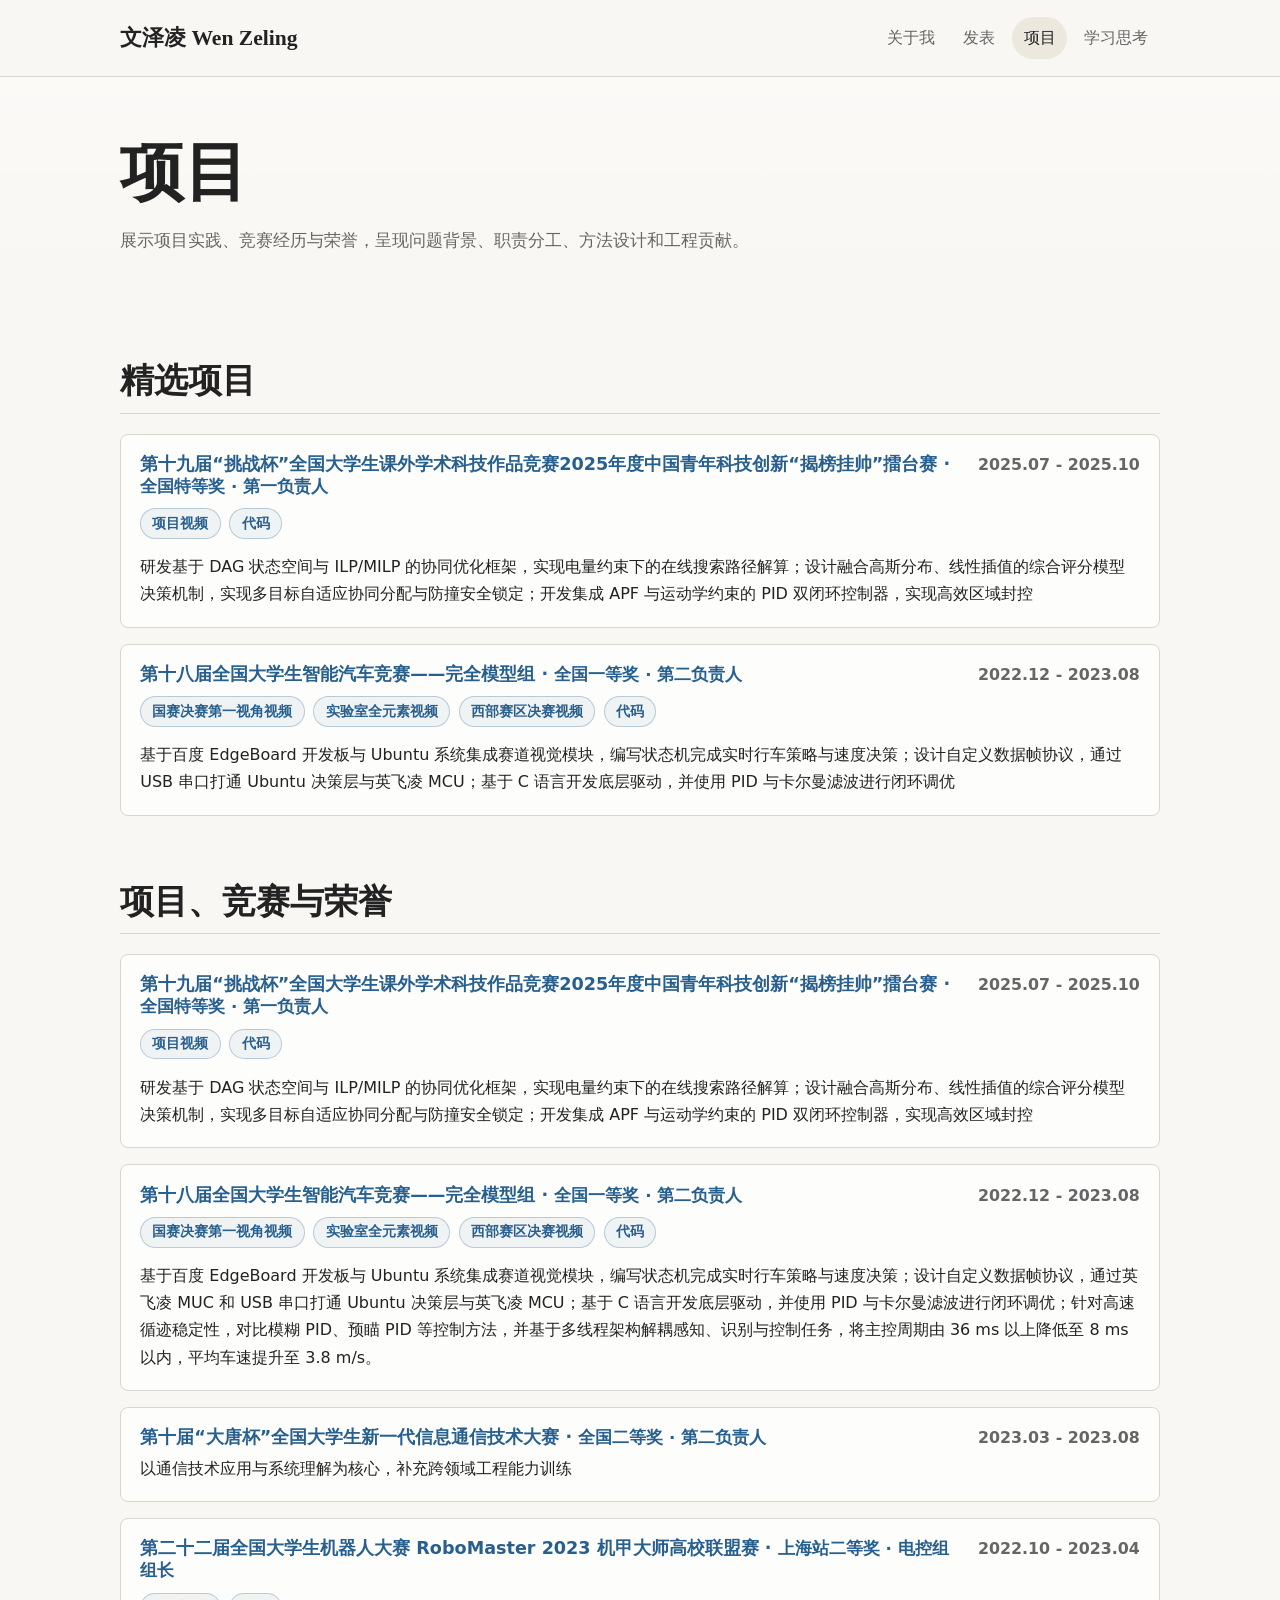
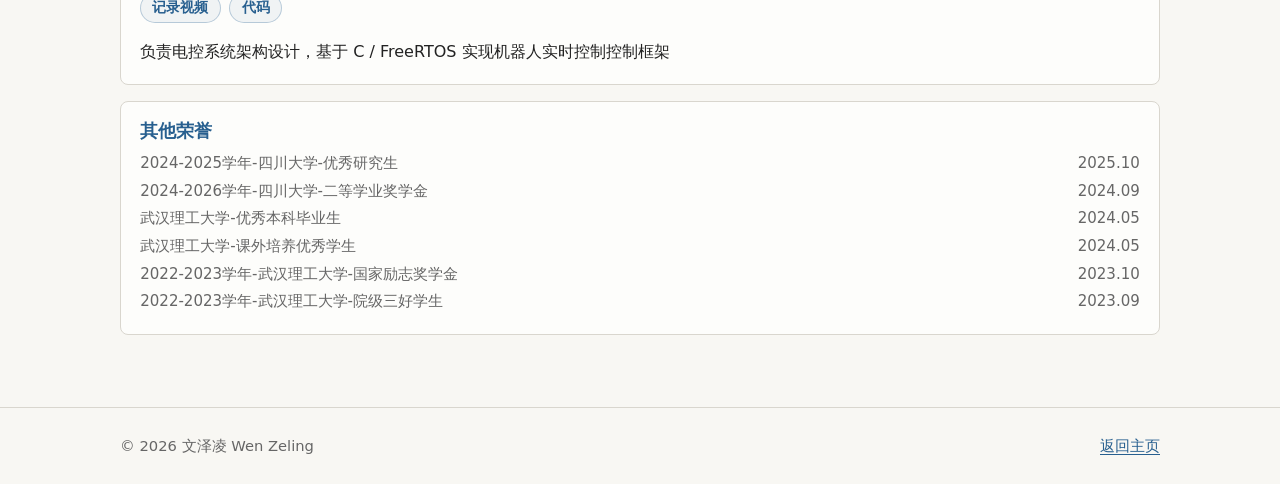
==== commit 7829f09d: "20260626修改" ====
--- a/projects.html
+++ b/projects.html
@@ -86,11 +86,6 @@
               <p>
                 研发基于 DAG 状态空间与 ILP/MILP 的协同优化框架，实现电量约束下的在线搜索路径解算；设计融合高斯分布、线性插值的综合评分模型决策机制，实现多目标自适应协同分配与防撞安全锁定；开发集成 APF 与运动学约束的 PID 双闭环控制器，实现高效区域封控
               </p>
-              <!-- <div class="tag-row">
-                <span class="tag">ILP/MILP</span>
-                <span class="tag">Multi-Agent Planning</span>
-                <span class="tag">PID Control</span>
-              </div> -->
             </article>
 
             <article class="item project-card">
@@ -105,13 +100,8 @@
                 <a class="item-action-link" href="https://github.com/Wen-Zeling/The-18th-Smart-Car-Competition-complete-model-group" target="_blank" rel="noopener noreferrer">代码</a>
               </div>
               <p>
-                基于百度 EdgeBoard 开发板与 Ubuntu 系统集成赛道视觉模块，编写状态机完成实时行车策略与速度决策；设计自定义数据帧协议，通过 USB 串口打通 Ubuntu 决策层与英飞凌 MCU；基于 C 语言开发底层驱动，并使用 PID 与卡尔曼滤波进行闭环调优
+                基于百度 EdgeBoard 开发板与 Ubuntu 系统集成赛道视觉模块，编写状态机完成实时行车策略与速度决策；设计自定义数据帧协议，通过英飞凌 MUC 和 USB 串口打通 Ubuntu 决策层与英飞凌 MCU；基于 C 语言开发底层驱动，并使用 PID 与卡尔曼滤波进行闭环调优；针对高速循迹稳定性，对比模糊 PID、预瞄 PID 等控制方法，并基于多线程架构解耦感知、识别与控制任务，将主控周期由 36 ms 以上降低至 8 ms 以内，平均车速提升至 3.8 m/s。
               </p>
-              <!-- <div class="tag-row">
-                <span class="tag">Computer Vision</span>
-                <span class="tag">Embedded Systems</span>
-                <span class="tag">Control</span>
-              </div> -->
             </article>
 
             <a class="item item-link" href="#honors">
@@ -124,15 +114,19 @@
               </p>
             </a>
 
-            <a class="item item-link" href="https://www.bilibili.com/video/BV1G44y1F79G/?spm_id_from=333.1387.homepage.video_card.click&amp;vd_source=9805319fbcc667bd39b66994068b0d17" target="_blank" rel="noreferrer">
+            <article class="item project-card">
               <h3 class="title-line">
                 <span class="title-main">第二十二届全国大学生机器人大赛 RoboMaster 2023 机甲大师高校联盟赛 · <span class="title-meta">上海站二等奖 · 电控组组长</span></span>
                 <span class="title-date">2022.10 - 2023.04</span>
               </h3>
+              <div class="item-actions" aria-label="项目相关链接">
+                <a class="item-action-link" href="https://www.bilibili.com/video/BV1G44y1F79G/?spm_id_from=333.1387.homepage.video_card.click&amp;vd_source=9805319fbcc667bd39b66994068b0d17" target="_blank" rel="noopener noreferrer">记录视频</a>
+                <a class="item-action-link" href="https://github.com/leancamel/RM" target="_blank" rel="noopener noreferrer">代码</a>
+              </div>
               <p>
                 负责电控系统架构设计，基于 C / FreeRTOS 实现机器人实时控制控制框架
               </p>
-            </a>
+            </article>
 
             <a class="item item-link" href="#honors">
               <h3>其他荣誉</h3>
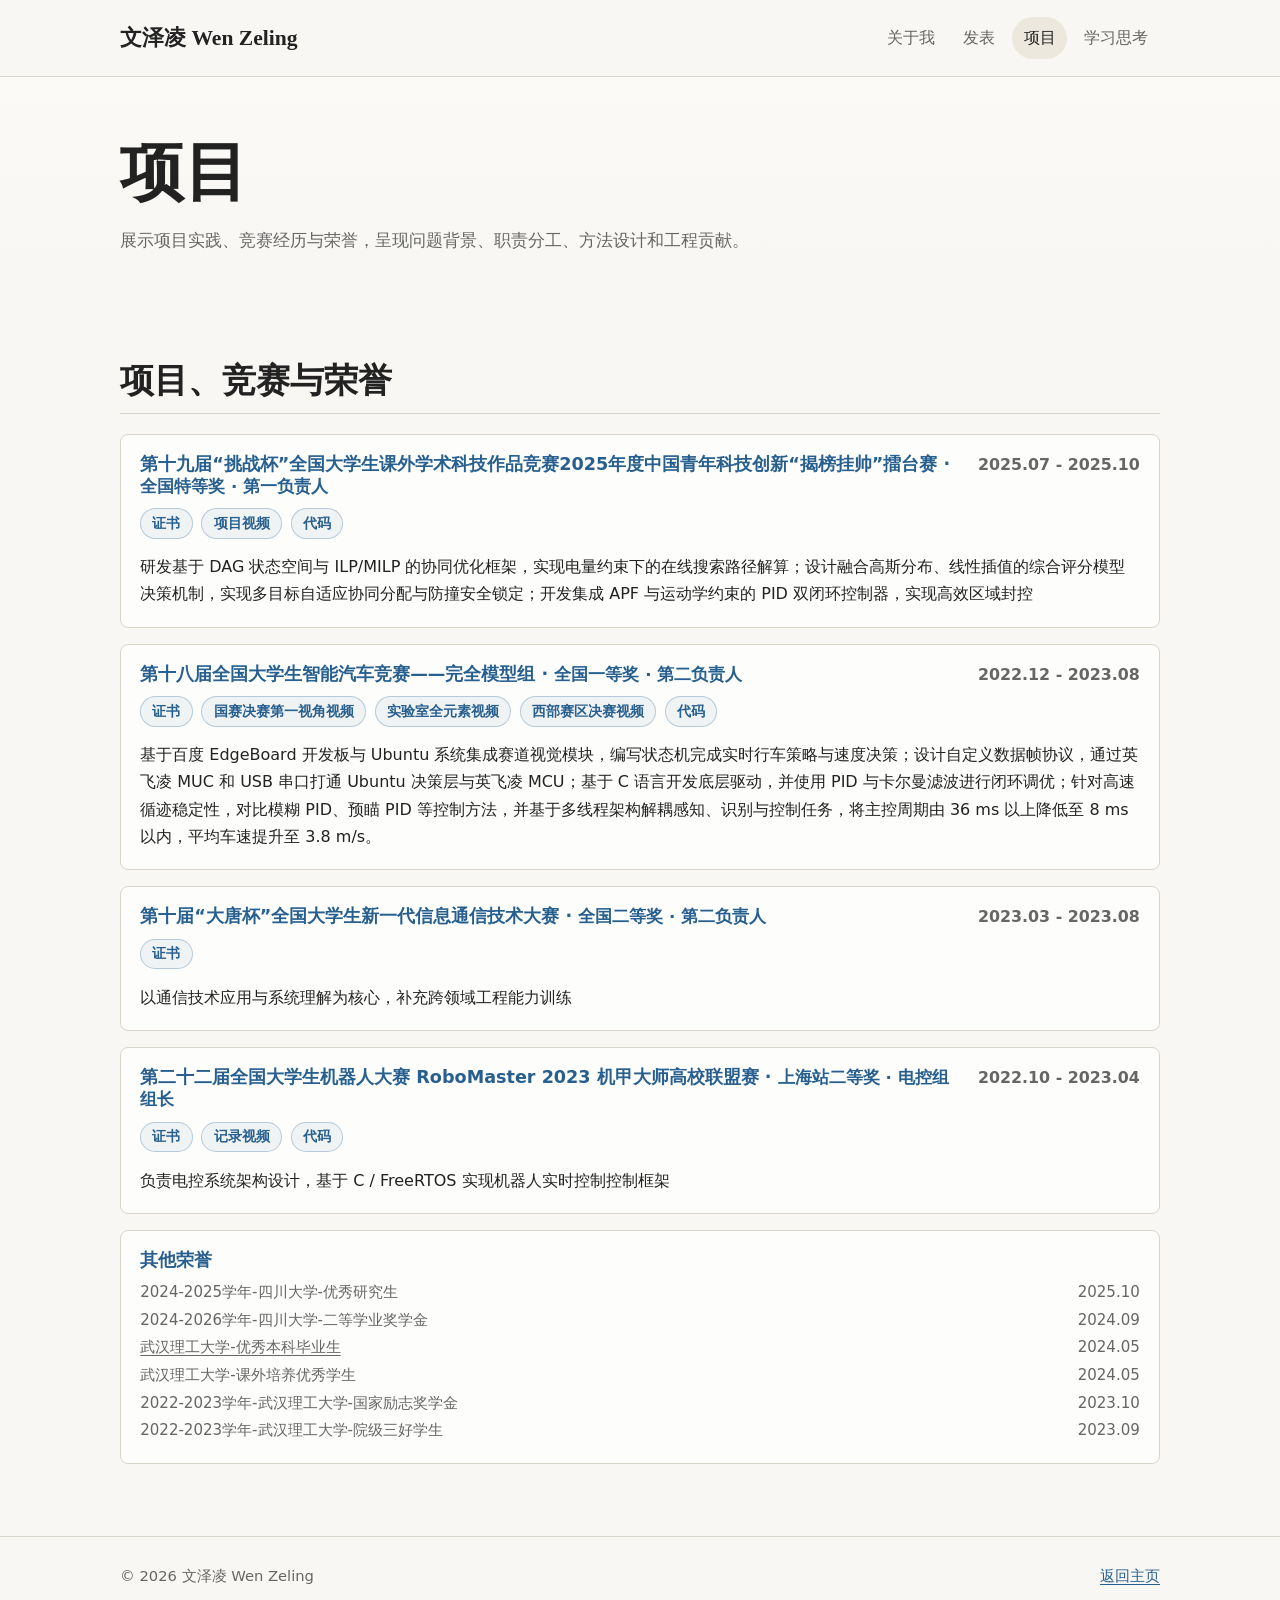
==== commit 1d327a55: "20260707修改" ====
--- a/projects.html
+++ b/projects.html
@@ -29,9 +29,9 @@
           </p>
         </section>
 
-        <section class="section" aria-labelledby="featured-projects">
+        <section class="section" aria-labelledby="honors">
           <div class="section-heading">
-            <h2 id="featured-projects">精选项目</h2>
+            <h2 id="honors">项目、竞赛与荣誉</h2>
           </div>
           <div class="item-list">
 
@@ -41,6 +41,7 @@
                 <span class="title-date">2025.07 - 2025.10</span>
               </h3>
               <div class="item-actions" aria-label="项目相关链接">
+                <a class="item-action-link" href="assets/certificates/25年挑战杯获奖证书.pdf" target="_blank" rel="noopener noreferrer">证书</a>
                 <a class="item-action-link" href="https://www.bilibili.com/video/BV1cZVu6aExs/?spm_id_from=333.1387.homepage.video_card.click&amp;vd_source=9805319fbcc667bd39b66994068b0d17" target="_blank" rel="noopener noreferrer">项目视频</a>
                 <a class="item-action-link" href="https://github.com/Wen-Zeling/guard" target="_blank" rel="noopener noreferrer">代码</a>
               </div>
@@ -55,45 +56,7 @@
                 <span class="title-date">2022.12 - 2023.08</span>
               </h3>
               <div class="item-actions" aria-label="项目相关链接">
-                <a class="item-action-link" href="https://www.bilibili.com/video/BV1ep421R7LV/?spm_id_from=333.1387.homepage.video_card.click&amp;vd_source=9805319fbcc667bd39b66994068b0d17" target="_blank" rel="noopener noreferrer">国赛决赛第一视角视频</a>
-                <a class="item-action-link" href="https://www.bilibili.com/video/BV1LF411y7X6/?vd_source=9805319fbcc667bd39b66994068b0d17" target="_blank" rel="noopener noreferrer">实验室全元素视频</a>
-                <a class="item-action-link" href="https://www.bilibili.com/video/BV1c14y1R7UY/?vd_source=9805319fbcc667bd39b66994068b0d17" target="_blank" rel="noopener noreferrer">西部赛区决赛视频</a>
-                <a class="item-action-link" href="https://github.com/Wen-Zeling/The-18th-Smart-Car-Competition-complete-model-group" target="_blank" rel="noopener noreferrer">代码</a>
-              </div>
-              <p>
-                基于百度 EdgeBoard 开发板与 Ubuntu 系统集成赛道视觉模块，编写状态机完成实时行车策略与速度决策；设计自定义数据帧协议，通过 USB 串口打通 Ubuntu 决策层与英飞凌 MCU；基于 C 语言开发底层驱动，并使用 PID 与卡尔曼滤波进行闭环调优
-              </p>
-            </article>
-
-          </div>
-        </section>
-
-        <section class="section" aria-labelledby="honors">
-          <div class="section-heading">
-            <h2 id="honors">项目、竞赛与荣誉</h2>
-          </div>
-          <div class="item-list">
-
-            <article class="item project-card">
-              <h3 class="title-line">
-                <span class="title-main">第十九届“挑战杯”全国大学生课外学术科技作品竞赛2025年度中国青年科技创新“揭榜挂帅”擂台赛 · <span class="title-meta">全国特等奖 · 第一负责人</span></span>
-                <span class="title-date">2025.07 - 2025.10</span>
-              </h3>
-              <div class="item-actions" aria-label="项目相关链接">
-                <a class="item-action-link" href="https://www.bilibili.com/video/BV1cZVu6aExs/?spm_id_from=333.1387.homepage.video_card.click&amp;vd_source=9805319fbcc667bd39b66994068b0d17" target="_blank" rel="noopener noreferrer">项目视频</a>
-                <a class="item-action-link" href="https://github.com/Wen-Zeling/guard" target="_blank" rel="noopener noreferrer">代码</a>
-              </div>
-              <p>
-                研发基于 DAG 状态空间与 ILP/MILP 的协同优化框架，实现电量约束下的在线搜索路径解算；设计融合高斯分布、线性插值的综合评分模型决策机制，实现多目标自适应协同分配与防撞安全锁定；开发集成 APF 与运动学约束的 PID 双闭环控制器，实现高效区域封控
-              </p>
-            </article>
-
-            <article class="item project-card">
-              <h3 class="title-line">
-                <span class="title-main">第十八届全国大学生智能汽车竞赛——完全模型组 · <span class="title-meta">全国一等奖 · 第二负责人</span></span>
-                <span class="title-date">2022.12 - 2023.08</span>
-              </h3>
-              <div class="item-actions" aria-label="项目相关链接">
+                <a class="item-action-link" href="assets/certificates/2023年智能车竞赛完全模型组全国一等奖.jpg" target="_blank" rel="noopener noreferrer">证书</a>
                 <a class="item-action-link" href="https://www.bilibili.com/video/BV1ep421R7LV/?spm_id_from=333.1387.homepage.video_card.click&amp;vd_source=9805319fbcc667bd39b66994068b0d17" target="_blank" rel="noopener noreferrer">国赛决赛第一视角视频</a>
                 <a class="item-action-link" href="https://www.bilibili.com/video/BV1LF411y7X6/?vd_source=9805319fbcc667bd39b66994068b0d17" target="_blank" rel="noopener noreferrer">实验室全元素视频</a>
                 <a class="item-action-link" href="https://www.bilibili.com/video/BV1c14y1R7UY/?vd_source=9805319fbcc667bd39b66994068b0d17" target="_blank" rel="noopener noreferrer">西部赛区决赛视频</a>
@@ -104,15 +67,18 @@
               </p>
             </article>
 
-            <a class="item item-link" href="#honors">
+            <article class="item project-card">
               <h3 class="title-line">
                 <span class="title-main">第十届“大唐杯”全国大学生新一代信息通信技术大赛 · <span class="title-meta">全国二等奖 · 第二负责人</span></span>
                 <span class="title-date">2023.03 - 2023.08</span>
               </h3>
+              <div class="item-actions" aria-label="项目相关链接">
+                <a class="item-action-link" href="assets/certificates/2023年大唐杯本科A组全国二等奖.jpg" target="_blank" rel="noopener noreferrer">证书</a>
+              </div>
               <p>
                 以通信技术应用与系统理解为核心，补充跨领域工程能力训练
               </p>
-            </a>
+            </article>
 
             <article class="item project-card">
               <h3 class="title-line">
@@ -120,6 +86,7 @@
                 <span class="title-date">2022.10 - 2023.04</span>
               </h3>
               <div class="item-actions" aria-label="项目相关链接">
+                <a class="item-action-link" href="assets/certificates/2023年机甲大师高校联盟赛3v3二等奖.pdf" target="_blank" rel="noopener noreferrer">证书</a>
                 <a class="item-action-link" href="https://www.bilibili.com/video/BV1G44y1F79G/?spm_id_from=333.1387.homepage.video_card.click&amp;vd_source=9805319fbcc667bd39b66994068b0d17" target="_blank" rel="noopener noreferrer">记录视频</a>
                 <a class="item-action-link" href="https://github.com/leancamel/RM" target="_blank" rel="noopener noreferrer">代码</a>
               </div>
@@ -128,10 +95,10 @@
               </p>
             </article>
 
-            <a class="item item-link" href="#honors">
+            <article class="item project-card">
               <h3>其他荣誉</h3>
               <div style="display: flex; flex-direction: column; gap: 2px; margin-top: 8px;">
-                                
+
                 <div style="display: flex; justify-content: space-between;">
                   <span class="meta" style="margin: 0;">2024-2025学年-四川大学-优秀研究生</span>
                   <span class="meta" style="margin: 0;">2025.10</span>
@@ -143,7 +110,7 @@
                 </div>
 
                 <div style="display: flex; justify-content: space-between;">
-                  <span class="meta" style="margin: 0;">武汉理工大学-优秀本科毕业生</span>
+                  <a class="meta" style="margin: 0;" href="assets/certificates/武汉理工-优秀本科毕业生证书.pdf">武汉理工大学-优秀本科毕业生</a>
                   <span class="meta" style="margin: 0;">2024.05</span>
                 </div>
 
@@ -162,7 +129,7 @@
                   <span class="meta" style="margin: 0;">2023.09</span>
                 </div>
               </div>
-            </a>
+            </article>
 
           </div>
         </section>
--- a/assets/css/styles.css
+++ b/assets/css/styles.css
@@ -182,24 +182,39 @@
 }
 
 /* 5. Page sections */
-.hero {
+.home-layout {
   display: grid;
-  grid-template-columns: minmax(240px, 0.68fr) minmax(0, 1.32fr);
-  gap: 2.25rem;
+  grid-template-columns: minmax(280px, 344px) minmax(0, 1fr);
+  column-gap: 2.25rem;
+  row-gap: 0.72rem;
   align-items: start;
 }
 
-.hero > *,
+.home-layout > *,
 .split > * {
   min-width: 0;
 }
 
-.hero h1 {
+.home-layout .info-panel,
+.home-layout .contact-list {
+  grid-column: 1 / -1;
+}
+
+.intro-copy {
+  grid-column: 2;
+  grid-row: 1;
+  display: grid;
+  align-content: center;
+  min-height: min(34vw, 344px);
+  padding-top: 0.25rem;
+}
+
+.intro-copy h1 {
   margin-bottom: 1rem;
-  font-size: clamp(2.4rem, 6vw, 5.2rem);
-}
-
-.hero h1 span {
+  font-size: clamp(3rem, 6vw, 5.2rem);
+}
+
+.intro-copy h1 span {
   color: var(--color-muted);
   font-family: var(--font-main);
   font-size: clamp(1.5rem, 3vw, 2.8rem);
@@ -210,11 +225,6 @@
   max-width: 680px;
   color: var(--color-muted);
   font-size: clamp(1.05rem, 2vw, 1.22rem);
-}
-
-.hero-content {
-  display: grid;
-  gap: 1.1rem;
 }
 
 .hero-timeline {
@@ -246,8 +256,10 @@
 }
 
 .profile-card {
+  grid-column: 1;
+  grid-row: 1;
   width: 100%;
-  max-width: 390px;
+  max-width: none;
   overflow: hidden;
   border: 1px solid var(--color-border);
   border-radius: var(--radius);
@@ -262,25 +274,6 @@
   object-position: center;
 }
 
-.profile-body {
-  padding: 1.1rem;
-}
-
-.profile-body h2 {
-  margin-bottom: 0.45rem;
-}
-
-.profile-body p {
-  color: var(--color-muted);
-  font-size: 0.95rem;
-}
-
-.profile-status {
-  border-top: 1px solid var(--color-border);
-  margin-top: 1rem;
-  padding-top: 1rem;
-}
-
 .info-panel {
   border: 1px solid var(--color-border);
   border-radius: var(--radius);
@@ -308,6 +301,7 @@
 .contact-list {
   display: flex;
   flex-wrap: wrap;
+  justify-content: center;
   gap: 0.6rem;
   margin-top: 0.2rem;
 }
@@ -577,6 +571,38 @@
   font-size: 0.92rem;
 }
 
+.paper-links {
+  display: flex;
+  flex-wrap: wrap;
+  align-items: center;
+  gap: 0.35rem 0.75rem;
+  margin-top: 0.65rem;
+  font-size: 0.9rem;
+}
+
+.paper-resource-link {
+  display: inline-flex;
+  align-items: center;
+  color: var(--color-accent);
+  font-weight: 700;
+  line-height: 1.35;
+  text-decoration: none;
+}
+
+.paper-resource-link + .paper-resource-link::before {
+  content: "";
+  width: 1px;
+  height: 0.9rem;
+  background: rgba(217, 214, 206, 0.9);
+  margin-right: 0.75rem;
+}
+
+.paper-resource-link:hover {
+  color: var(--color-accent-dark);
+  text-decoration: underline;
+  text-underline-offset: 0.2em;
+}
+
 .journal-badge {
   display: inline-flex;
   align-items: center;
@@ -632,13 +658,25 @@
     padding: 2.4rem 0 3.5rem;
   }
 
-  .hero,
+  .home-layout,
   .split {
     grid-template-columns: 1fr;
   }
 
+  .profile-card,
+  .intro-copy,
+  .home-layout .info-panel,
+  .home-layout .contact-list {
+    grid-column: 1;
+  }
+
   .profile-card {
     max-width: 360px;
+  }
+
+  .intro-copy {
+    min-height: 0;
+    padding-top: 0;
   }
 
   .hero-timeline li {
